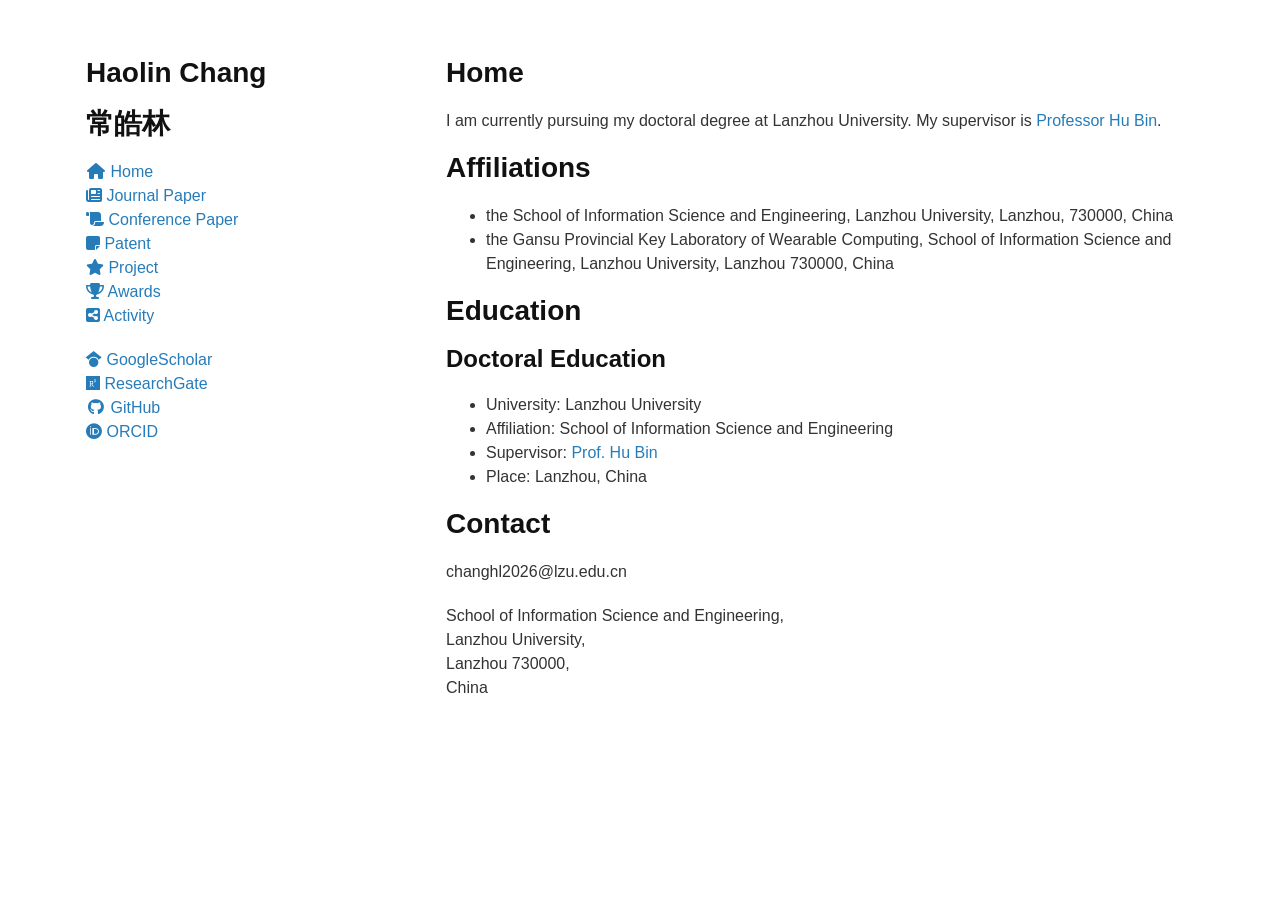
==== index.html @ 536b8987 "Initialize personal academic homepage" ====
<!doctype html>
<html lang="en-US">
  <head>
    <meta charset="utf-8">
    <meta http-equiv="X-UA-Compatible" content="chrome=1">

    <title>Home | Haolin Chang</title>
    <meta name="description" content="My Home Page">
    <meta name="viewport" content="width=device-width">

    <link rel="stylesheet" href="assets/css/style.css">
    <link rel="stylesheet" href="https://cdnjs.cloudflare.com/ajax/libs/font-awesome/6.5.2/css/all.min.css">
  </head>
  <body>
    <div class="wrapper">
      <header>
        <div class="title">
          <h1><a class="nohover" href="index.html">Haolin Chang</a></h1>
          <h1><a class="nohover" href="index.html">常皓林</a></h1>
        </div>

        <!-- TODO: 如需在侧边栏显示导师/单位信息,取消下面注释并替换为你的真实信息 -->
        <!--
        <div class="author-info">
          <p class="author-names">
            Supervisor:<a href="https://导师主页链接">导师姓名</a>
          </p>
          <p class="author-affiliations">
            <a href="https://实验室主页链接">实验室英文全称,<br>所属单位,<br>China</a><br><br>
            <a href="https://学院主页链接">学院英文名称,<br>学校英文名称,<br>China</a>
          </p>
        </div>
        -->

        <input id="main-menu-checkbox" class="main-menu-checkbox" type="checkbox">
        <label for="main-menu-checkbox" class="menu-toggle"><i class="fas fa-bars fa-fw"></i></label>
        <nav class="main-menu" role="navigation">
          <label for="main-menu-checkbox" class="main-menu-close"><i class="fas fa-times fa-fw"></i></label>
          <div class="subpage-links">
            <a class="icon-link" href="index.html"><div class="link-button"><i class="fas fa-home fa-fw"></i><span class="icon-text">&nbsp;Home</span></div></a>
            <a class="icon-link" href="journal.html"><div class="link-button"><i class="fa-solid fa-newspaper"></i><span class="icon-text">&nbsp;Journal Paper</span></div></a>
            <a class="icon-link" href="conference.html"><div class="link-button"><i class="fa-solid fa-scroll"></i><span class="icon-text">&nbsp;Conference Paper</span></div></a>
            <a class="icon-link" href="patent.html"><div class="link-button"><i class="fa-solid fa-note-sticky"></i><span class="icon-text">&nbsp;Patent</span></div></a>
            <a class="icon-link" href="project.html"><div class="link-button"><i class="fa-solid fa-star"></i><span class="icon-text">&nbsp;Project</span></div></a>
            <a class="icon-link" href="award.html"><div class="link-button"><i class="fa-solid fa-trophy"></i><span class="icon-text">&nbsp;Awards</span></div></a>
            <a class="icon-link" href="activity.html"><div class="link-button"><i class="fa-solid fa-square-share-nodes"></i><span class="icon-text">&nbsp;Activity</span></div></a>
          </div>

          <div class="external-links">
            <!-- TODO: 替换为你的 Google Scholar 主页链接 -->
            <a class="icon-link" href="#"><div class="link-button"><i class="fa-brands fa-google-scholar"></i><span class="icon-text">&nbsp;GoogleScholar</span></div></a>
            <!-- TODO: 替换为你的 ResearchGate 主页链接 -->
            <a class="icon-link" href="#"><div class="link-button"><i class="fa-brands fa-researchgate"></i><span class="icon-text">&nbsp;ResearchGate</span></div></a>
            <a class="icon-link" href="https://github.com/Aurora-cc99"><div class="link-button"><i class="fab fa-github fa-fw"></i><span class="icon-text">&nbsp;GitHub</span></div></a>
            <!-- TODO: 替换为你的 ORCID 主页链接 -->
            <a class="icon-link" href="#"><div class="link-button"><i class="fa-brands fa-orcid"></i><span class="icon-text">&nbsp;ORCID</span></div></a>
          </div>
        </nav>
      </header>
      <section>

      <h1 id="home">Home</h1>

      <p>I am currently pursuing my doctoral degree at Lanzhou University. My supervisor is <a href="https://uais.lzu.edu.cn/?p=959">Professor Hu Bin</a>.</p>

      <h1 id="affiliations">Affiliations</h1>

      <ul>
        <li>the School of Information Science and Engineering, Lanzhou University, Lanzhou, 730000, China</li>
        <li>the Gansu Provincial Key Laboratory of Wearable Computing, School of Information Science and Engineering, Lanzhou University, Lanzhou 730000, China</li>
      </ul>

      <h1 id="education">Education</h1>

      <h2 id="doctoral-education">Doctoral Education</h2>
      <ul>
        <li>University: Lanzhou University</li>
        <li>Affiliation: School of Information Science and Engineering</li>
        <li>Supervisor: <a href="https://uais.lzu.edu.cn/?p=959">Prof. Hu Bin</a></li>
        <li>Place: Lanzhou, China</li>
      </ul>

      <h1 id="contact">Contact</h1>
      <p>changhl2026@lzu.edu.cn</p>

      <p>School of Information Science and Engineering,<br>
      Lanzhou University,<br>
      Lanzhou 730000,<br>
      China</p>

      </section>
    </div>
    <script src="assets/js/scale.fix.js"></script>
  </body>
</html>
---- assets/css/style.css ----
body{overflow-x:hidden;margin-left:calc(100vw - 100%);padding:50px;background-color:#fff;font:16px/1.5 "Helvetica Neue", Helvetica, "PingFang SC", "Hiragino Sans GB", "Microsoft YaHei", Arial, sans-serif;font-weight:400;color:#333}.wrapper{margin:0 auto;width:1100px}header{width:260px;float:left;position:fixed;-webkit-font-smoothing:subpixel-antialiased}section,footer{float:right;width:740px}footer{padding-bottom:50px;-webkit-font-smoothing:subpixel-antialiased}.main-menu-checkbox,.menu-toggle,.main-menu-close{display:none}.title a{color:#111}.author-names{margin:0 0 5px}.main-menu .subpage-links{margin:0 0 20px}.main-menu .link-button:hover,.main-menu .link-button:focus{background:#eee}.video-container{display:block;overflow:hidden;margin-left:auto;margin-right:auto;margin-bottom:20px;width:100%;max-width:600px}.video-inner-container{position:relative;overflow:hidden;width:100%;height:0;padding-bottom:56.25%}.video-container iframe{position:absolute;top:0;left:0;width:100%;height:100%}.caption{margin-top:-15px;text-align:center}.caption-above{margin-bottom:5px;text-align:center}.switch-on-hover .hide-on-hover{display:inline-block}.switch-on-hover .show-on-hover{display:none}.switch-on-hover:hover .hide-on-hover{display:none}.switch-on-hover:hover .show-on-hover{display:inline-block}h1,h2,h3,h4,h5,h6{margin:0 0 20px}p,ul,ol,table,pre,dl,audio{margin:0 0 20px}h1,h2,h3{line-height:1.1;color:#111}h1{font-size:28px}h4,h5,h6{color:#222}small{font-size:11px}strong{font-weight:700}a{text-decoration:none;color:#267CB9}a:not(.nohover):hover,a:not(.nohover):focus{text-shadow:0 0.015em #069,0 -0.015em #069,0.01em 0 #069,-0.01em 0 #069;color:#069}footer small a{color:#555}blockquote{border-left:1px solid #e5e5e5;margin:0;padding:0 0 0 20px;font-style:italic}code,pre{font-family:Monaco, Bitstream Vera Sans Mono, Lucida Console, Terminal, Consolas, Liberation Mono, DejaVu Sans Mono, Courier New, monospace;color:#333}pre{border:1px solid #e5e5e5;border-radius:5px;padding:8px 15px;background:#f8f8f8;overflow-x:auto}table{margin-left:auto;margin-right:auto;border-collapse:collapse}table audio,table .video-container{margin:0}th,td{border-bottom:1px solid #e5e5e5;padding:5px 10px;text-align:left}dt{color:#444;font-weight:700}th{color:#444}img,audio{display:block;margin-left:auto;margin-right:auto}img{width:100%;max-width:600px}audio{max-width:100%}hr{margin:0 0 20px;border:0;height:1px;background:#e5e5e5}footer hr{margin:15px 0 0}@media print, screen and (max-width: 1200px){.wrapper{width:860px}header{width:260px}section,footer{width:560px}ul{padding-left:20px}}@media print, screen and (max-width: 960px){.wrapper{margin:0;width:auto}header,section,footer{position:static;float:none;width:auto}section{margin:0 0 20px;border:1px solid #e5e5e5;border-width:1px 0;padding:20px 0}.menu-toggle,.main-menu{position:absolute;right:55px;top:55px}.menu-toggle{z-index:998;display:block;padding:5px 10px;color:#333;cursor:pointer}.menu-toggle:hover{color:#069}.main-menu{z-index:999;display:none;min-width:120px;background:#eee}.main-menu .link-button{padding:5px 10px}.main-menu .link-button:hover,.main-menu .link-button:focus,.main-menu-close:hover{background:#ddd}.main-menu-close{display:block;position:absolute;right:0;top:0;padding:5px 10px;cursor:pointer}.main-menu .subpage-links{margin:0}#main-menu-checkbox:checked ~ .main-menu{display:block}#main-menu-checkbox:checked ~ .main-menu .main-menu-close{display:block;z-index:1001}#main-menu-checkbox:checked ~ .main-menu div{position:relative;z-index:1000}.title{padding:0 50px 0 0}.author-info{font-size:small}.author-info br{display:none}.author-affiliations{margin:0 0 5px}hr{height:0;border:0;background:#fff;margin:0}}@media print, screen and (max-width: 720px){body{word-wrap:break-word}header{padding:0}header p.view{position:static}pre,code{word-wrap:normal}}@media print, screen and (max-width: 480px){body{padding:15px}footer{padding-bottom:15px}.menu-toggle,.main-menu{right:20px;top:20px}}@media print, screen and (max-height: 600px){.author-info br{display:none}.main-menu .subpage-links{margin:0}}@media print, screen and (max-height: 480px){body{padding:15px}footer{padding-bottom:15px}.menu-toggle,.main-menu{right:20px;top:20px}.author-info{font-size:small}}@media print{body{padding:0.4in;font-size:12pt;color:#444}ul{padding-left:20px}}
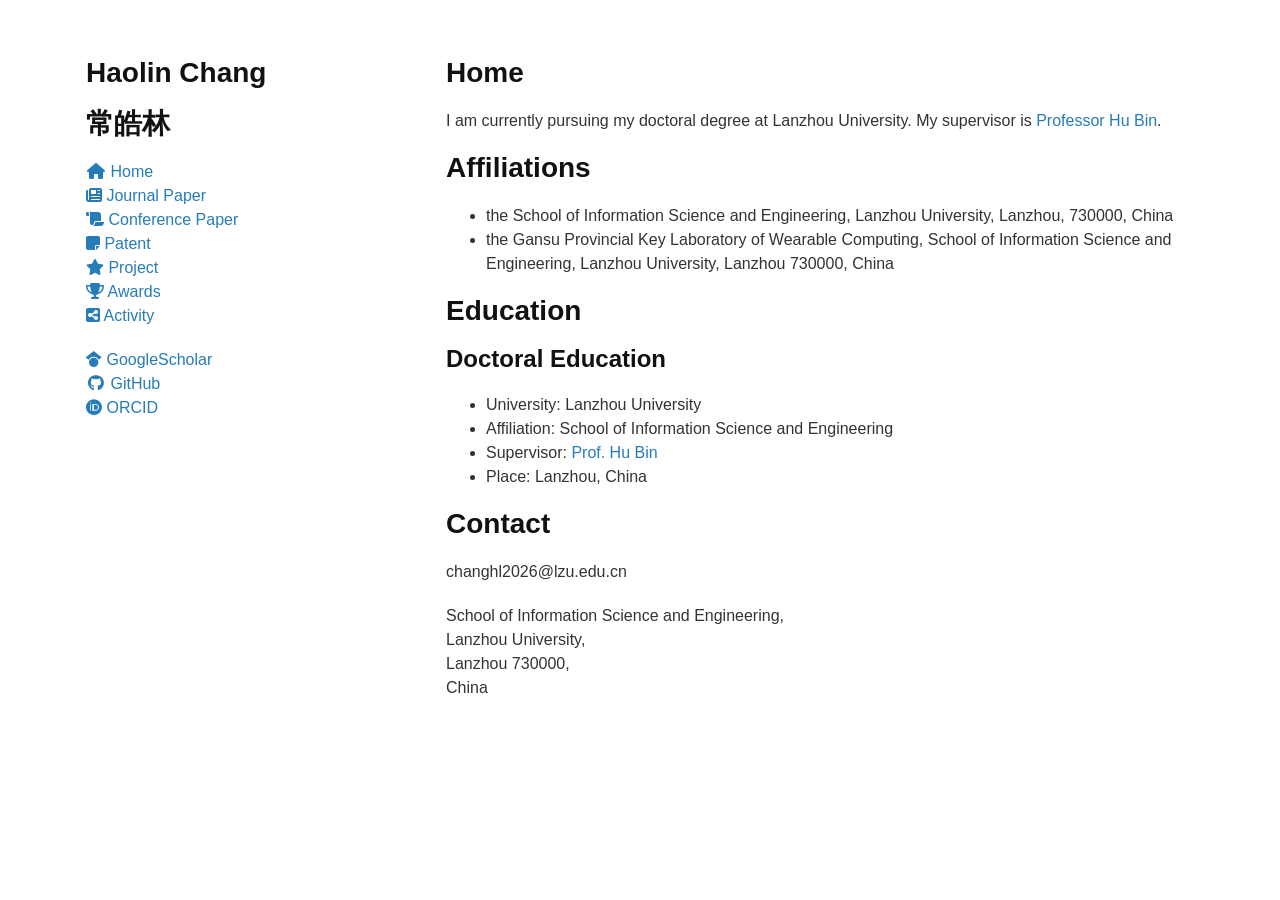
==== commit b57bf32a: "Update sidebar links, project, activity and README" ====
--- a/index.html
+++ b/index.html
@@ -49,11 +49,8 @@
           <div class="external-links">
             <!-- TODO: 替换为你的 Google Scholar 主页链接 -->
             <a class="icon-link" href="#"><div class="link-button"><i class="fa-brands fa-google-scholar"></i><span class="icon-text">&nbsp;GoogleScholar</span></div></a>
-            <!-- TODO: 替换为你的 ResearchGate 主页链接 -->
-            <a class="icon-link" href="#"><div class="link-button"><i class="fa-brands fa-researchgate"></i><span class="icon-text">&nbsp;ResearchGate</span></div></a>
             <a class="icon-link" href="https://github.com/Aurora-cc99"><div class="link-button"><i class="fab fa-github fa-fw"></i><span class="icon-text">&nbsp;GitHub</span></div></a>
-            <!-- TODO: 替换为你的 ORCID 主页链接 -->
-            <a class="icon-link" href="#"><div class="link-button"><i class="fa-brands fa-orcid"></i><span class="icon-text">&nbsp;ORCID</span></div></a>
+            <a class="icon-link" href="https://orcid.org/0009-0004-9969-9006"><div class="link-button"><i class="fa-brands fa-orcid"></i><span class="icon-text">&nbsp;ORCID</span></div></a>
           </div>
         </nav>
       </header>
